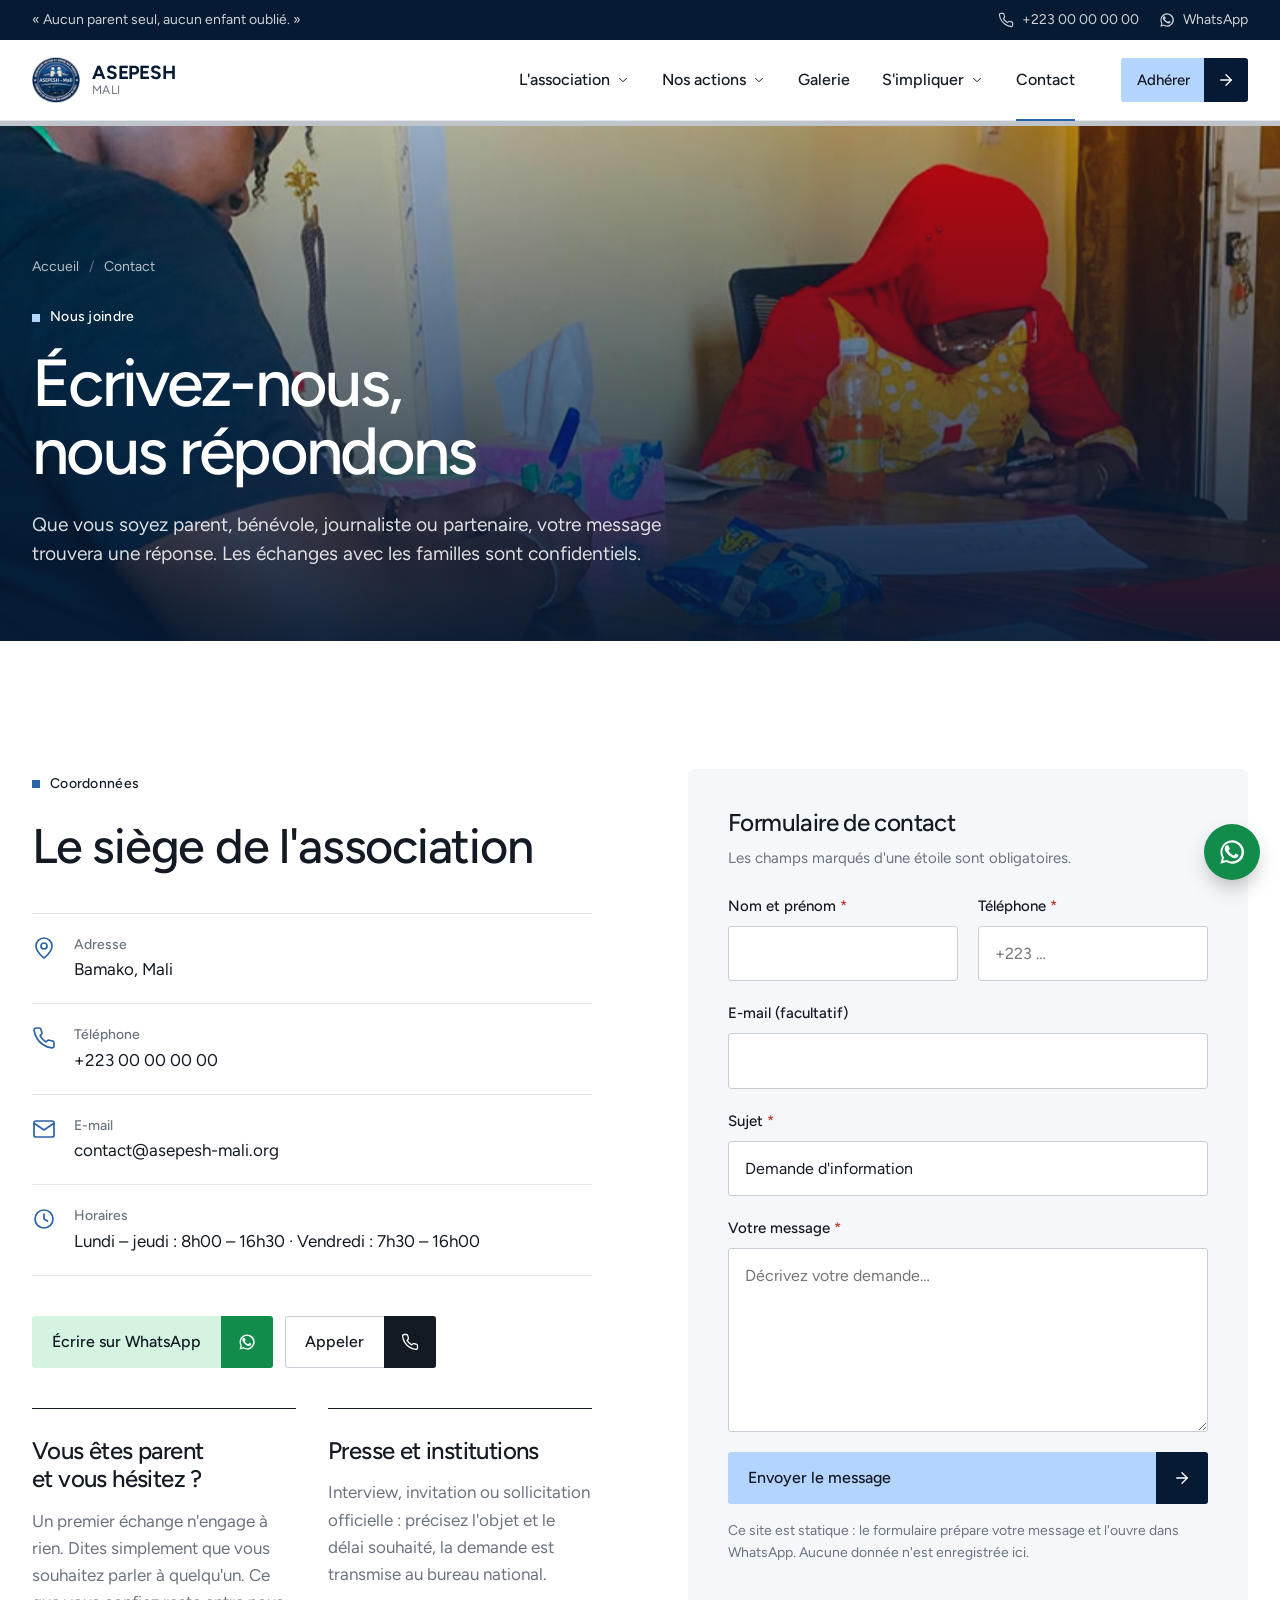
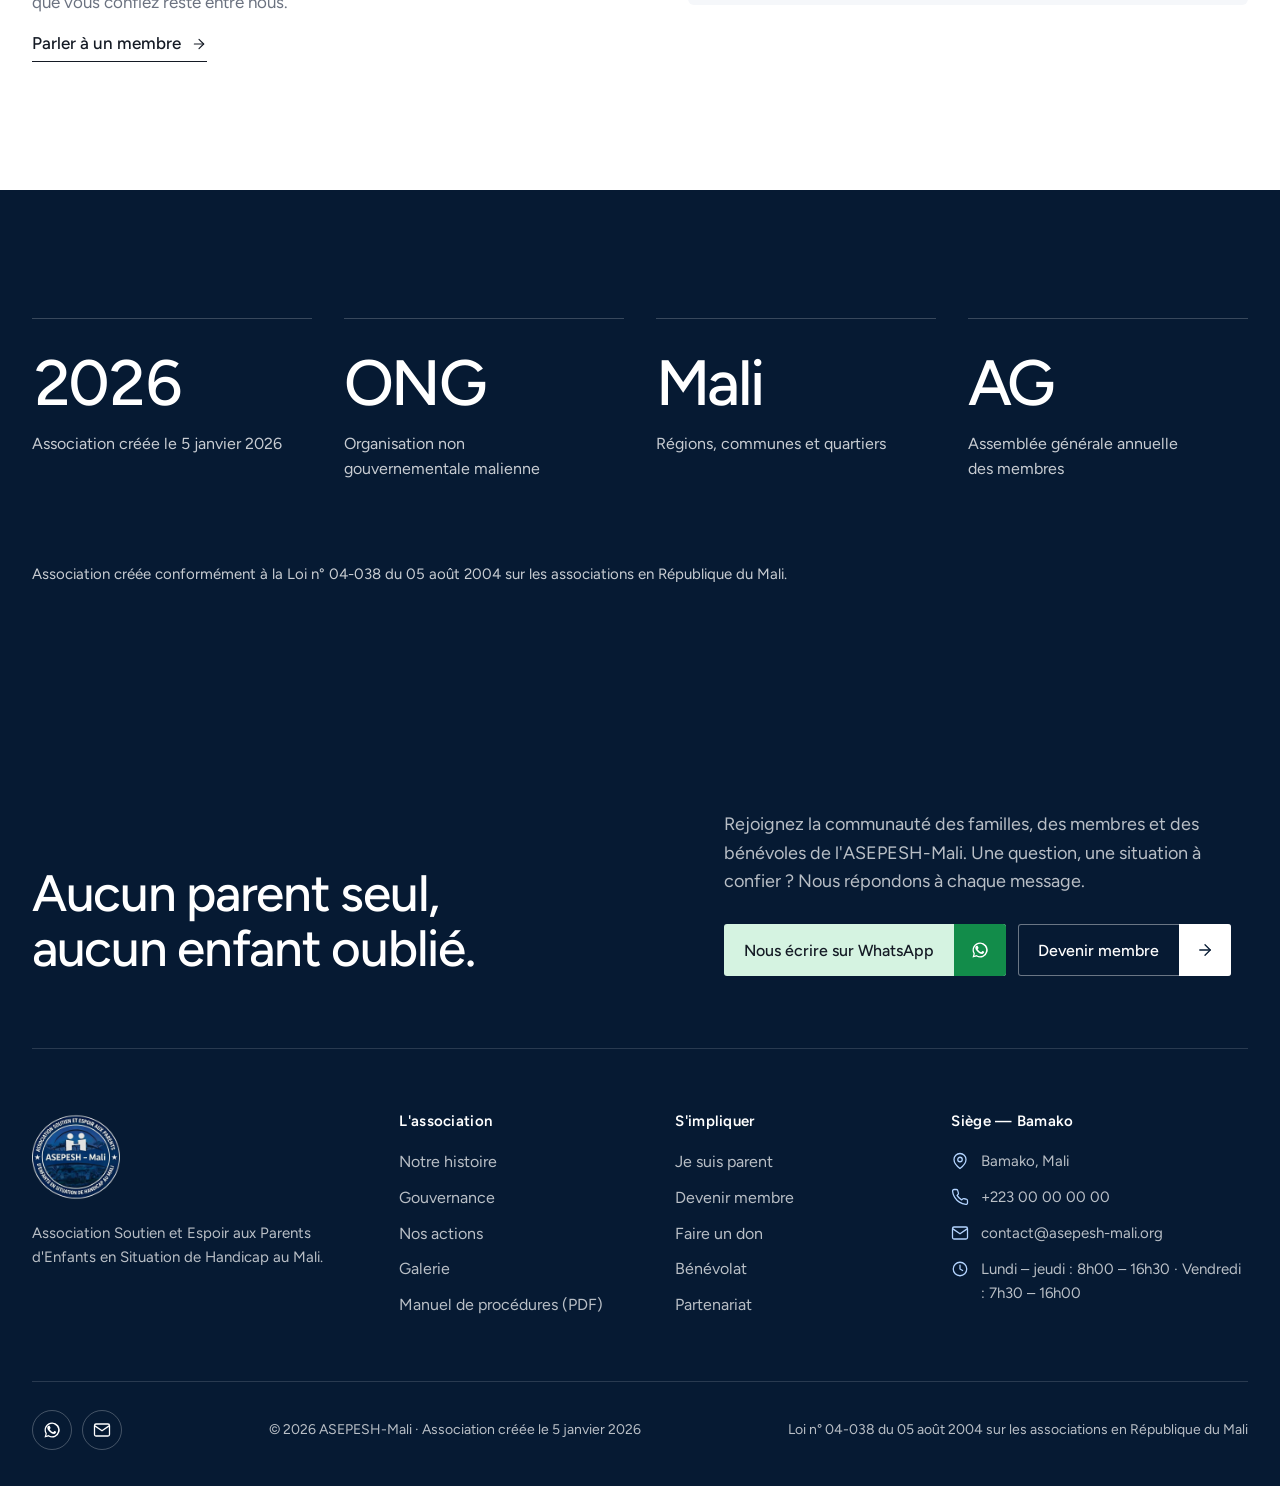
==== contact.html @ a263fb2a "Site ASEPESH-Mali : refonte inspirée de higherlifefoundation.org Mise en page éditoriale claire (ban" ====
<!DOCTYPE html>
<html lang="fr">
<head>
<meta charset="utf-8">
<meta name="viewport" content="width=device-width, initial-scale=1">
<title>Contact — ASEPESH-Mali</title>
<meta name="description" content="Contacter l'ASEPESH-Mali : téléphone, WhatsApp, e-mail et formulaire. Les échanges avec les familles sont confidentiels.">
<meta name="theme-color" content="#061A33">
<link rel="icon" href="assets/logo/favicon.ico" sizes="any">
<link rel="icon" href="assets/logo/favicon-64.png" type="image/png">
<link rel="apple-touch-icon" href="assets/logo/apple-touch-icon.png">
<link rel="preconnect" href="https://fonts.googleapis.com">
<link rel="preconnect" href="https://fonts.gstatic.com" crossorigin>
<link href="https://fonts.googleapis.com/css2?family=Figtree:wght@400;500;600;700&display=swap" rel="stylesheet">
<link rel="stylesheet" href="css/style.css">
</head>

<body data-page="contact" data-base="" data-wa="general">
<a class="skip-link" href="#contenu">Aller au contenu</a>
<header class="site-header" id="siteHeader"></header>

<main id="contenu">

  <section class="page-hero on-dark">
    <div class="hero-media"><img src="assets/img/photo-06.jpg" alt="" data-parallax style="object-position:center 40%"></div>
    <div class="container">
      <nav class="crumb" aria-label="Fil d'Ariane">
        <a href="index.html">Accueil</a><i>/</i><span>Contact</span>
      </nav>
      <span class="tag">Nous joindre</span>
      <h1>Écrivez-nous, nous répondons</h1>
      <p class="lead">
        Que vous soyez parent, bénévole, journaliste ou partenaire, votre message trouvera une
        réponse. Les échanges avec les familles sont confidentiels.
      </p>
    </div>
  </section>

  <section class="section">
    <div class="container split">

      <!-- Coordonnées -->
      <div>
        <span class="tag">Coordonnées</span>
        <h2 class="mt-3">Le siège de l'association</h2>

        <ul class="contact-list mt-4">
          <li><span data-icon="pin"></span><span><b>Adresse</b><span data-cfg="adresse">Bamako, Mali</span></span></li>
          <li><span data-icon="phone"></span><span><b>Téléphone</b><a data-tel href="#"><span data-cfg="tel">+223 00 00 00 00</span></a></span></li>
          <li><span data-icon="mail"></span><span><b>E-mail</b><a data-mail href="#"><span data-cfg="email">contact@asepesh-mali.org</span></a></span></li>
          <li><span data-icon="clock"></span><span><b>Horaires</b><span data-cfg="horaires">Lundi – jeudi : 8h00 – 16h30 · Vendredi : 7h30 – 16h00</span></span></li>
        </ul>
        <div class="btn-row mt-4">
          <a class="btn btn--wa" data-btn-icon="whatsapp" data-wa-link="general" href="#">Écrire sur WhatsApp</a>
          <a class="btn btn--line" data-btn-icon="phone" data-tel href="#">Appeler</a>
        </div>

        <div class="grid grid-2 mt-4">
          <div class="card">
            <h3>Vous êtes parent et vous hésitez ?</h3>
            <p>
              Un premier échange n'engage à rien. Dites simplement que vous souhaitez parler à
              quelqu'un. Ce que vous confiez reste entre nous.
            </p>
            <a class="more" data-wa-link="ecoute" href="#">Parler à un membre</a>
          </div>
          <div class="card">
            <h3>Presse et institutions</h3>
            <p>
              Interview, invitation ou sollicitation officielle : précisez l'objet et le délai
              souhaité, la demande est transmise au bureau national.
            </p>
          </div>
        </div>
      </div>

      <!-- Formulaire -->
      <div class="panel">
        <h3>Formulaire de contact</h3>
        <p class="small muted mt-1">Les champs marqués d'une étoile sont obligatoires.</p>

        <form data-form="Message depuis le site" data-envoi="whatsapp" class="mt-3">
          <div class="form-grid">
            <div class="field">
              <label for="ct-nom">Nom et prénom <span class="req">*</span></label>
              <input class="input" type="text" id="ct-nom" name="nom" required autocomplete="name">
              <span class="field-error">Merci d'indiquer votre nom.</span>
            </div>
            <div class="field">
              <label for="ct-tel">Téléphone <span class="req">*</span></label>
              <input class="input" type="tel" id="ct-tel" name="tel" required autocomplete="tel" placeholder="+223 …">
              <span class="field-error">Merci d'indiquer un numéro joignable.</span>
            </div>
            <div class="field field-full">
              <label for="ct-email">E-mail (facultatif)</label>
              <input class="input" type="email" id="ct-email" name="email" autocomplete="email">
              <span class="field-error">Cette adresse e-mail semble incorrecte.</span>
            </div>
            <div class="field field-full">
              <label for="sujet">Sujet <span class="req">*</span></label>
              <input class="input" type="text" id="sujet" name="sujet" required value="Demande d'information">
              <span class="field-error">Merci de préciser l'objet de votre message.</span>
            </div>
            <div class="field field-full">
              <label for="ct-msg">Votre message <span class="req">*</span></label>
              <textarea class="input" id="ct-msg" name="message" rows="6" required placeholder="Décrivez votre demande…"></textarea>
              <span class="field-error">Merci d'écrire votre message.</span>
            </div>
          </div>

          <button class="btn btn--block" type="submit">Envoyer le message</button>
          <p class="form-note">
            Ce site est statique : le formulaire prépare votre message et l'ouvre dans WhatsApp.
            Aucune donnée n'est enregistrée ici.
          </p>
          <p class="form-ok">Merci ! Votre message est prêt : il ne reste qu'à l'envoyer depuis WhatsApp.</p>
        </form>
      </div>

    </div>
  </section>

  <!-- ============ REPÈRES ============ -->
  <section class="section section--navy">
    <div class="container">
      <div class="stats">
        <div class="stat"><span class="stat-num">2026</span><p>Association créée le <span data-cfg="creation">5 janvier 2026</span></p></div>
        <div class="stat"><span class="stat-num">ONG</span><p>Organisation non gouvernementale malienne</p></div>
        <div class="stat"><span class="stat-num">Mali</span><p>Régions, communes et quartiers</p></div>
        <div class="stat"><span class="stat-num">AG</span><p>Assemblée générale annuelle des membres</p></div>
      </div>
      <p class="mt-4 small">
        Association créée conformément à la <span data-cfg="recepisse">loi n° 04-038 du 05 août 2004 sur les associations en République du Mali</span>.
      </p>
    </div>
  </section>

</main>

<footer class="site-footer" id="siteFooter"></footer>

<script src="js/config.js"></script>
<script src="js/ui.js"></script>
</body>
</html>
---- css/style.css ----
/* =========================================================
   ASEPESH-Mali — Site public
   Association Soutien et Espoir aux Parents d'Enfants
   en Situation de Handicap au Mali.

   Grammaire éditoriale inspirée de higherlifefoundation.org :
   fond blanc, texte quasi noir, filets gris clairs, grands
   titres serrés, boutons à pastille qui s'étend au survol,
   méga-menus à vignette, bloc d'actions collant, bandeau de
   chiffres. Couleurs reprises du médaillon du logo : bleu
   nuit, bleu de l'anneau, argent du lettrage.
   ========================================================= */

/* ---------- 1. Jetons ---------- */
:root {
  /* Couleurs du logo */
  --navy:      #061A33;   /* fond du médaillon */
  --navy-2:    #0A2E59;   /* bleu intermédiaire du médaillon */
  --blue:      #2B63A8;   /* anneau, assombri pour le texte sur blanc (5,9:1) */
  --sky:       #B3D4FF;   /* anneau, éclairci : remplissage des boutons */
  --sky-soft:  #E7F0FC;   /* fonds teintés */
  --silver:    #BCC3CA;   /* étoiles et lettrage */

  /* Neutres */
  --ink:       #141A24;
  --ink-2:     #3D4654;
  --grey:      #6B7280;   /* texte secondaire (4,8:1 sur blanc) */
  --line:      #E3E6EA;
  --line-2:    #C9CED5;
  --paper:     #FFFFFF;
  --paper-2:   #F5F7FA;

  --wa:        #128C4A;
  --wa-soft:   #D5F3E1;
  --err:       #C2362B;

  --r:   3px;
  --r-lg: 6px;
  --ease: cubic-bezier(.65, 0, .25, 1);
  --container: 1320px;
  --gutter: 32px;
  --header-h: 80px;

  --ff: "Figtree", -apple-system, BlinkMacSystemFont, "Segoe UI", system-ui, sans-serif;
}

/* ---------- 2. Base ---------- */
*, *::before, *::after { box-sizing: border-box; }
* { margin: 0; }

html { -webkit-text-size-adjust: 100%; scroll-behavior: smooth; scroll-padding-top: 110px; }

body {
  font-family: var(--ff);
  font-size: 17px;
  line-height: 1.6;
  color: var(--ink-2);
  background: var(--paper);
  -webkit-font-smoothing: antialiased;
  -moz-osx-font-smoothing: grayscale;
  overflow-x: hidden;
}

img, svg { display: block; max-width: 100%; }
a { color: inherit; text-decoration: none; }
button { font: inherit; color: inherit; background: none; border: 0; cursor: pointer; padding: 0; }
ul, ol { padding: 0; list-style: none; }
strong, b { font-weight: 600; color: var(--ink); }

h1, h2, h3, h4 {
  font-weight: 500;
  color: var(--ink);
  line-height: 1.08;
  letter-spacing: -.025em;
  text-wrap: balance;
}
h1 { font-size: clamp(42px, 6vw, 84px); letter-spacing: -.04em; line-height: 1.02; }
h2 { font-size: clamp(32px, 3.8vw, 52px); }
h3 { font-size: clamp(22px, 1.9vw, 28px); line-height: 1.18; }
h4 { font-size: 18px; letter-spacing: -.01em; }
p  { text-wrap: pretty; }

:focus-visible { outline: 2px solid var(--blue); outline-offset: 3px; }

.skip-link {
  position: absolute; left: 16px; top: -60px; z-index: 200;
  background: var(--navy); color: #fff; padding: 10px 16px; border-radius: var(--r);
}
.skip-link:focus { top: 12px; }

.container { width: 100%; max-width: var(--container); margin: 0 auto; padding: 0 var(--gutter); }

.section    { padding: 128px 0; }
.section-sm { padding: 72px 0; }
.section:not([class*="section--"]) + .section:not([class*="section--"]) { padding-top: 0; }
.section--tint { background: var(--paper-2); }
.section--sky  { background: var(--sky-soft); }
.section--navy { background: var(--navy); color: rgba(255,255,255,.78); }
.section--navy h2, .section--navy h3, .section--navy h4, .section--navy strong { color: #fff; }

.mt-1 { margin-top: 8px; }  .mt-2 { margin-top: 16px; }
.mt-3 { margin-top: 24px; } .mt-4 { margin-top: 40px; }
.small { font-size: 15px; }
.muted { color: var(--grey); }
.center { text-align: center; }

/* ---------- 3. Étiquettes, titres de section ---------- */
.tag {
  display: inline-flex; align-items: center; gap: 10px;
  font-size: 14px; font-weight: 500; letter-spacing: .02em;
  color: var(--ink);
}
.tag::before { content: ""; width: 8px; height: 8px; background: var(--blue); }
.section--navy .tag, .on-dark .tag { color: #fff; }
.section--navy .tag::before, .on-dark .tag::before { background: var(--sky); }

.head { display: grid; gap: 20px; max-width: 760px; margin-bottom: 64px; }
.head p { font-size: 19px; color: var(--grey); }
.section--navy .head p { color: rgba(255,255,255,.72); }
.head.center { margin-left: auto; margin-right: auto; justify-items: center; }
.tag-center { display: flex; justify-content: center; margin-bottom: 32px; }

.head-row {
  display: flex; align-items: flex-end; justify-content: space-between;
  gap: 32px; margin-bottom: 56px; flex-wrap: wrap;
}
.head-row .head { margin-bottom: 0; }

.lead { font-size: clamp(18px, 1.5vw, 21px); line-height: 1.55; }

/* ---------- 4. Boutons et liens ---------- */
/* Pastille sombre à droite qui recouvre tout le bouton au survol. */
.btn {
  --fill: var(--sky);
  --box: var(--navy);
  --txt: var(--ink);
  position: relative; isolation: isolate; overflow: hidden;
  display: inline-flex; align-items: center; gap: 20px;
  min-height: 52px; padding-left: 20px;
  background: var(--fill); color: var(--txt);
  font-size: 16px; font-weight: 500; line-height: 1.2;
  border-radius: var(--r);
  transition: color .45s var(--ease);
  white-space: nowrap;
}
.btn::before {
  content: ""; position: absolute; z-index: -1;
  top: 0; right: 0; bottom: 0; width: 52px;
  background: var(--box);
  transition: width .5s var(--ease);
}
.btn .ico {
  display: grid; place-items: center;
  width: 52px; height: 52px; flex: none;
  color: #fff;
}
.btn .ico svg { width: 18px; height: 18px; transition: transform .45s var(--ease); }
.btn:hover, .btn:focus-visible { color: #fff; }
.btn:hover::before, .btn:focus-visible::before { width: 100%; }
.btn:hover .ico svg { transform: translateX(3px); }

.btn--light { --fill: #fff; --box: var(--blue); }
.btn--wa    { --fill: var(--wa-soft); --box: var(--wa); }
.btn--line  { --fill: transparent; --box: var(--ink); box-shadow: inset 0 0 0 1px var(--line-2); }
.on-dark .btn--line, .section--navy .btn--line { --txt: #fff; --box: #fff; box-shadow: inset 0 0 0 1px rgba(255,255,255,.4); }
.on-dark .btn--line .ico, .section--navy .btn--line .ico { color: var(--navy); }
.on-dark .btn--line:hover, .section--navy .btn--line:hover { color: var(--navy); }
.btn--sm { min-height: 44px; padding-left: 16px; gap: 14px; font-size: 15px; }
.btn--sm::before, .btn--sm .ico { width: 44px; }
.btn--sm .ico { height: 44px; }
.btn--block { display: flex; width: 100%; justify-content: space-between; }

.btn-row { display: flex; flex-wrap: wrap; gap: 12px; }
.btn-row .more { align-self: center; margin-left: 12px; }

.more {
  display: inline-flex; align-items: center; gap: 10px;
  font-weight: 500; color: var(--ink);
  border-bottom: 1px solid currentColor; padding-bottom: 3px;
  transition: gap .3s var(--ease), color .3s;
}
.more svg { width: 16px; height: 16px; }
.more:hover { gap: 16px; color: var(--blue); }
.section--navy .more, .on-dark .more { color: #fff; }
.section--navy .more:hover, .on-dark .more:hover { color: var(--sky); }

/* ---------- 5. Bandeau supérieur et en-tête ---------- */
.topbar { background: var(--navy); color: rgba(255,255,255,.8); font-size: 14px; }
.topbar .container { display: flex; align-items: center; justify-content: space-between; gap: 16px; min-height: 40px; }
.topbar-links { display: flex; align-items: center; gap: 20px; }
.topbar-links a { display: inline-flex; align-items: center; gap: 8px; transition: color .2s; }
.topbar-links a:hover { color: #fff; }
.topbar svg { width: 16px; height: 16px; }

.site-header {
  position: sticky; top: 0; z-index: 90;
  background: var(--paper);
  border-bottom: 1px solid var(--line);
}
.nav-wrap { display: flex; align-items: center; gap: 32px; height: var(--header-h); }

.brand { display: flex; align-items: center; gap: 12px; flex: none; }
.brand img { width: 48px; height: 48px; }
.brand-txt { display: grid; line-height: 1.1; }
.brand-txt b { font-size: 19px; font-weight: 700; letter-spacing: -.01em; color: var(--navy); }
.brand-txt span { font-size: 12px; color: var(--grey); letter-spacing: .04em; }

.nav { margin-left: auto; }
.nav-list { display: flex; align-items: center; gap: 4px; }
.nav-link {
  display: inline-flex; align-items: center; gap: 6px;
  height: var(--header-h); padding: 0 14px;
  font-size: 16px; font-weight: 500; color: var(--ink);
  position: relative;
}
.nav-link::after {
  content: ""; position: absolute; left: 14px; right: 14px; bottom: -1px; height: 2px;
  background: var(--blue); transform: scaleX(0); transform-origin: left;
  transition: transform .35s var(--ease);
}
.nav-link:hover::after, .nav-link.is-active::after,
.nav-item.is-open > .nav-link::after { transform: scaleX(1); }
.nav-link svg { width: 14px; height: 14px; transition: transform .3s; }
.nav-item.is-open > .nav-link svg { transform: rotate(180deg); }

/* Méga-menu : liens à gauche, vignette à droite */
.mega {
  position: absolute; left: 0; right: 0; top: 100%;
  background: var(--paper); border-bottom: 1px solid var(--line);
  box-shadow: 0 24px 40px -24px rgba(6, 26, 51, .25);
  opacity: 0; visibility: hidden; transform: translateY(-8px);
  transition: opacity .3s, transform .3s var(--ease), visibility 0s .3s;
}
.nav-item.is-open .mega { opacity: 1; visibility: visible; transform: none; transition-delay: 0s; }
.mega-inner {
  display: grid; grid-template-columns: 280px 1fr 380px; gap: 48px;
  padding-top: 48px; padding-bottom: 56px;
}
.mega-intro h3 { font-size: 30px; }
.mega-intro p { margin-top: 12px; color: var(--grey); font-size: 16px; }
.mega-links { display: grid; align-content: start; border-top: 1px solid var(--line); }
.mega-links a {
  display: flex; justify-content: space-between; align-items: center;
  padding: 16px 0; border-bottom: 1px solid var(--line);
  font-size: 20px; color: var(--ink); letter-spacing: -.01em;
  transition: padding .35s var(--ease), color .2s;
}
.mega-links a svg { width: 18px; height: 18px; opacity: 0; transform: translateX(-8px); transition: .35s var(--ease); }
.mega-links a:hover { padding-left: 10px; color: var(--blue); }
.mega-links a:hover svg { opacity: 1; transform: none; }
.mega-media { border-radius: var(--r-lg); overflow: hidden; aspect-ratio: 4 / 3; }
.mega-media img { width: 100%; height: 100%; object-fit: cover; }

.nav-actions { display: flex; align-items: center; gap: 12px; }
.nav-toggle { display: none; width: 48px; height: 48px; place-items: center; margin-left: auto; color: var(--ink); }
.nav-toggle svg { width: 26px; height: 26px; }
.nav-cta-mobile { display: none; }

/* ---------- 6. Héro de l'accueil ---------- */
.hero {
  position: relative; isolation: isolate;
  min-height: calc(100svh - var(--header-h) - 40px);
  display: flex; flex-direction: column; justify-content: flex-end;
  color: #fff; overflow: hidden;
}
.hero-media { position: absolute; inset: 0; z-index: -2; }
.hero-media img { width: 100%; height: 115%; object-fit: cover; object-position: center 35%; }
.hero::before {
  content: ""; position: absolute; inset: 0; z-index: -1;
  background:
    linear-gradient(to top, rgba(6,26,51,.92) 0%, rgba(6,26,51,.55) 42%, rgba(6,26,51,.1) 75%),
    linear-gradient(to right, rgba(6,26,51,.45), transparent 60%);
}
.hero-body { padding-top: 120px; padding-bottom: 72px; }
.hero h1 { color: #fff; max-width: 13ch; }
.hero .lead { max-width: 560px; margin-top: 28px; color: rgba(255,255,255,.86); }
.hero .btn-row { margin-top: 40px; }

/* Les trois portes d'entrée, posées en bas du héro */
.hero-doors { border-top: 1px solid rgba(255,255,255,.22); background: rgba(6,26,51,.45); backdrop-filter: blur(8px); }
.hero-doors .container { display: grid; grid-template-columns: repeat(3, 1fr); }
.door {
  display: flex; align-items: center; justify-content: space-between; gap: 16px;
  padding: 26px 28px; border-left: 1px solid rgba(255,255,255,.22);
  transition: background .3s;
}
.door:first-child { border-left: 0; padding-left: 0; }
.door b { display: block; color: #fff; font-size: 18px; font-weight: 600; }
.door span span { font-size: 14px; color: rgba(255,255,255,.7); }
.door svg { width: 20px; height: 20px; flex: none; transition: transform .35s var(--ease); }
.door:hover svg { transform: translateX(6px); }
.door:hover b { color: var(--sky); }

/* ---------- 7. En-tête des pages intérieures ---------- */
.page-hero {
  position: relative; isolation: isolate; overflow: hidden;
  min-height: 520px; display: flex; align-items: flex-end;
  color: #fff;
}
.page-hero .hero-media img { height: 115%; }
.page-hero::before {
  content: ""; position: absolute; inset: 0; z-index: -1;
  background: linear-gradient(to top, rgba(6,26,51,.94) 0%, rgba(6,26,51,.6) 50%, rgba(6,26,51,.25) 100%);
}
.page-hero .container { padding-top: 120px; padding-bottom: 72px; }
.page-hero h1 { color: #fff; font-size: clamp(40px, 5.2vw, 72px); max-width: 16ch; margin-top: 20px; }
.page-hero .lead { color: rgba(255,255,255,.85); max-width: 640px; margin-top: 24px; }
.page-hero .btn-row { margin-top: 32px; }
.crumb { display: flex; gap: 10px; font-size: 14px; color: rgba(255,255,255,.7); margin-bottom: 24px; }
.crumb a:hover { color: #fff; }
.crumb i { font-style: normal; opacity: .5; }

/* ---------- 8. Mises en page ---------- */
.split { display: grid; grid-template-columns: 1fr 1fr; gap: 96px; align-items: start; }
.split--center { align-items: center; }
.split--wide  { grid-template-columns: 5fr 7fr; }
.split--media { align-items: center; }
.split > * { min-width: 0; }

.grid { display: grid; gap: 56px 32px; }
.grid-2 { grid-template-columns: repeat(2, 1fr); }
.grid-3 { grid-template-columns: repeat(3, 1fr); }
.grid-4 { grid-template-columns: repeat(4, 1fr); }

.prose > * + * { margin-top: 18px; }
.prose p { font-size: 18px; }

/* Photo avec légende */
.figure { margin: 0; }
.figure .frame { border-radius: var(--r-lg); overflow: hidden; aspect-ratio: 4 / 5; background: var(--paper-2); }
.figure--land .frame { aspect-ratio: 4 / 3; }
.figure img { width: 100%; height: 100%; object-fit: cover; transition: transform 1.2s var(--ease); }
.figure:hover img { transform: scale(1.03); }
.figure figcaption { margin-top: 14px; font-size: 14px; color: var(--grey); }

/* Point focal des photos recadrées : les visages sont dans le tiers haut */
.frame img, .axes-frame img, .axis-pic img, .feature-media img,
.tile img, .mega-media img, .gallery--row img { object-position: 50% 18%; }
img[src$="photo-09.jpg"], img[src$="photo-10.jpg"] { object-position: 50% 8%; }

/* ---------- 9. Accueil : présentation (deux portraits décalés) ---------- */
.about { display: grid; grid-template-columns: 1fr 1fr; gap: 96px; align-items: start; }
.about h2 { font-size: clamp(36px, 4.4vw, 60px); }
.about-pics { display: grid; grid-template-columns: 1fr 1fr; gap: 20px; }
.about-pics .figure:nth-child(2) { margin-top: 96px; }
.about-pics figcaption b { display: block; color: var(--ink); font-weight: 600; font-size: 16px; }

/* ---------- 10. Carrousel « À la une » ---------- */
.feature { display: grid; grid-template-columns: 1fr 1fr; gap: 0; background: var(--paper); border-radius: var(--r-lg); overflow: hidden; }
.feature-slides { position: relative; display: grid; }
.feature-slide {
  grid-area: 1 / 1; padding: 56px;
  display: flex; flex-direction: column; gap: 20px;
  opacity: 0; visibility: hidden; transform: translateY(12px);
  transition: opacity .6s, transform .6s var(--ease), visibility 0s .6s;
}
.feature-slide.is-on { opacity: 1; visibility: visible; transform: none; transition-delay: 0s; }
.feature-slide h3 { font-size: clamp(28px, 2.6vw, 38px); }
.feature-slide p { color: var(--grey); }
.feature-slide .btn-row { margin-top: auto; padding-top: 12px; }
.feature-media { position: relative; min-height: 520px; }
.feature-media img {
  position: absolute; inset: 0; width: 100%; height: 100%; object-fit: cover;
  opacity: 0; transform: scale(1.04);
  transition: opacity .8s, transform 1.4s var(--ease);
}
.feature-media img.is-on { opacity: 1; transform: none; }
.feature-ctrl {
  display: flex; align-items: center; gap: 20px; padding: 0 56px 48px;
}
.feature-count { font-size: 15px; font-variant-numeric: tabular-nums; color: var(--ink); }
.feature-count i { font-style: normal; color: var(--grey); }
.feature-bar { flex: 1; height: 2px; background: var(--line-2); position: relative; overflow: hidden; }
.feature-bar span { position: absolute; inset: 0; background: var(--navy); transform-origin: left; transform: scaleX(0); }
.feature-arrows { display: flex; gap: 8px; }
.round {
  width: 48px; height: 48px; display: grid; place-items: center;
  border: 1px solid var(--line-2); border-radius: 50%; color: var(--ink);
  transition: background .3s, color .3s, border-color .3s;
}
.round svg { width: 18px; height: 18px; }
.round:hover { background: var(--navy); color: #fff; border-color: var(--navy); }

/* ---------- 11. Déclaration centrée ---------- */
.statement {
  max-width: 1040px; margin: 0 auto; text-align: center;
  font-size: clamp(28px, 3.4vw, 48px); line-height: 1.18; letter-spacing: -.025em;
  color: var(--ink); font-weight: 500; text-wrap: balance;
}
.statement em { font-style: normal; color: var(--blue); }

/* ---------- 12. Ce que nous faisons : bloc collant ---------- */
.axes { display: grid; grid-template-columns: 1fr 1fr; gap: 96px; }
.axes-list { display: grid; }
.axis {
  min-height: 78vh; display: flex; flex-direction: column; justify-content: center; gap: 22px;
  padding: 48px 0; border-top: 1px solid var(--line);
}
.axis:first-child { border-top: 0; padding-top: 0; min-height: 60vh; justify-content: flex-start; }
.axis-num { font-size: 14px; color: var(--grey); font-variant-numeric: tabular-nums; }
.axis h3 { font-size: clamp(30px, 3vw, 44px); line-height: 1.08; }
.axis p { font-size: 18px; color: var(--grey); max-width: 520px; }
.axis .more { align-self: flex-start; }
.axis .axis-pic { display: none; }

.axes-stick { position: sticky; top: calc(var(--header-h) + 32px); height: calc(100vh - var(--header-h) - 64px); min-height: 520px; max-height: 760px; display: flex; flex-direction: column; gap: 20px; }
.axes-frame { position: relative; flex: 1; border-radius: var(--r-lg); overflow: hidden; background: var(--paper-2); }
.axes-frame img {
  position: absolute; inset: 0; width: 100%; height: 100%; object-fit: cover;
  opacity: 0; transform: scale(1.06);
  transition: opacity .7s, transform 1.4s var(--ease);
}
.axes-frame img.is-on { opacity: 1; transform: none; }
.axes-nav { display: grid; grid-template-columns: repeat(4, 1fr); gap: 12px; }
.axes-nav a { display: grid; gap: 10px; font-size: 14px; color: var(--grey); transition: color .3s; }
.axes-nav a::before { content: ""; height: 2px; background: var(--line-2); }
.axes-nav a.is-on { color: var(--ink); }
.axes-nav a.is-on::before { background: var(--navy); }
.axes-nav a.is-done::before { background: var(--silver); }

/* Tuiles d'images légendées */
.tiles { display: grid; grid-template-columns: repeat(4, 1fr); gap: 16px; margin-top: 96px; }
.tile {
  position: relative; overflow: hidden; border-radius: var(--r-lg);
  aspect-ratio: 3 / 4; color: #fff; display: flex; align-items: flex-end;
}
.tile img { position: absolute; inset: 0; width: 100%; height: 100%; object-fit: cover; transition: transform 1.2s var(--ease); }
.tile::before { content: ""; position: absolute; inset: 0; z-index: 1; background: linear-gradient(to top, rgba(6,26,51,.88), rgba(6,26,51,0) 55%); }
.tile span {
  position: relative; z-index: 2; padding: 22px;
  display: flex; justify-content: space-between; align-items: center; width: 100%;
  font-size: 19px; font-weight: 500; letter-spacing: -.01em;
}
.tile svg { width: 18px; height: 18px; transition: transform .35s var(--ease); }
.tile:hover img { transform: scale(1.06); }
.tile:hover svg { transform: translateX(5px); }

/* ---------- 13. Chiffres ---------- */
.stats { display: grid; grid-template-columns: repeat(4, 1fr); gap: 0 32px; }
.stat { padding: 32px 0 40px; border-top: 1px solid rgba(255,255,255,.2); }
.section:not(.section--navy) .stat { border-top-color: var(--line-2); }
.stat-num {
  display: block; font-size: clamp(48px, 5vw, 76px); font-weight: 500;
  line-height: 1; letter-spacing: -.04em; color: #fff; font-variant-numeric: tabular-nums;
}
.section:not(.section--navy) .stat-num { color: var(--navy); }
.stat-num sup { font-size: .45em; color: var(--sky); vertical-align: top; margin-left: 4px; }
.stat p { margin-top: 16px; font-size: 16px; max-width: 26ch; }

/* ---------- 14. Où nous agissons ---------- */
.places { border-top: 1px solid var(--line-2); }
.place { padding: 22px 0 0; border-bottom: 1px solid var(--line-2); cursor: default; }
.place-row { display: flex; justify-content: space-between; align-items: baseline; gap: 20px; padding-bottom: 20px; }
.place h4 { font-size: 24px; font-weight: 500; }
.place p { font-size: 15px; color: var(--grey); text-align: right; }
.place-bar { height: 2px; background: transparent; position: relative; top: 1px; }
.place-bar span { position: absolute; inset: 0; background: var(--navy); transform: scaleX(0); transform-origin: left; }
.place.is-on h4 { color: var(--blue); }
.place.is-on .place-bar span { animation: fill var(--dur, 3.5s) linear forwards; }
@keyframes fill { to { transform: scaleX(1); } }

/* ---------- 15. Appel à collaborer ---------- */
.join {
  display: grid; grid-template-columns: 1.1fr 1fr; gap: 64px; align-items: end;
  background: var(--sky-soft); border-radius: var(--r-lg); padding: 72px;
}
.join h2 { font-size: clamp(36px, 4.4vw, 64px); }
.join p { font-size: 19px; }
.join .btn-row { margin-top: 32px; }

/* ---------- 16. Listes, cartes, lignes clé/valeur ---------- */
.ticks { display: grid; border-top: 1px solid var(--line); }
.ticks li {
  position: relative; padding: 14px 0 14px 32px;
  border-bottom: 1px solid var(--line); color: var(--ink-2);
}
.ticks li::before {
  content: ""; position: absolute; left: 2px; top: 23px;
  width: 12px; height: 7px; border-left: 2px solid var(--blue); border-bottom: 2px solid var(--blue);
  transform: rotate(-45deg);
}
.section--navy .ticks, .section--navy .ticks li { border-color: rgba(255,255,255,.16); color: rgba(255,255,255,.82); }
.section--navy .ticks li::before { border-color: var(--sky); }
.ticks--dark, .ticks--dark li { border-color: rgba(255,255,255,.16); color: rgba(255,255,255,.85); }
.ticks--dark li::before { border-color: var(--sky); }

/* Carte éditoriale : filet en tête, pas de boîte */
.card { display: flex; flex-direction: column; gap: 14px; padding-top: 28px; border-top: 1px solid var(--ink); }
.card .ico-line { width: 40px; height: 40px; color: var(--blue); }
.card .ico-line svg { width: 32px; height: 32px; }
.card h3 { font-size: 24px; }
.card p { color: var(--grey); }
.card .more { margin-top: auto; align-self: flex-start; }
.section--navy .card { border-top-color: rgba(255,255,255,.5); }
.section--navy .card p { color: rgba(255,255,255,.72); }
.section--navy .card .ico-line { color: var(--sky); }

.panel { background: var(--paper-2); border-radius: var(--r-lg); padding: 40px; }
.section--tint .panel, .section--sky .panel { background: var(--paper); }
.panel--sky { background: var(--sky-soft); }
.panel--navy { background: var(--navy); color: rgba(255,255,255,.78); }
.panel--navy h3 { color: #fff; }
.panel.split { gap: 48px; }
.narrow { max-width: 720px; }

.rows { display: grid; border-top: 1px solid var(--line); }
.rows > div { display: flex; justify-content: space-between; gap: 24px; padding: 14px 0; border-bottom: 1px solid var(--line); font-size: 16px; }
.rows .k { color: var(--grey); }
.rows .v { color: var(--ink); font-weight: 500; text-align: right; }

/* Liste numérotée */
.numbered { border-top: 1px solid var(--line-2); }
.numbered li { display: grid; grid-template-columns: 120px 1fr; gap: 24px; padding: 40px 0; border-bottom: 1px solid var(--line-2); }
.numbered .num { font-size: 15px; color: var(--grey); padding-top: 8px; }
.numbered p { margin-top: 12px; color: var(--grey); max-width: 680px; }
.numbered--dark, .numbered--dark li { border-color: rgba(255,255,255,.18); }
.numbered--dark .num, .numbered--dark p { color: rgba(255,255,255,.68); }

/* Accordéon */
.acc { border-bottom: 1px solid var(--line-2); }
.acc:first-of-type { border-top: 1px solid var(--line-2); }
.acc summary {
  list-style: none; cursor: pointer;
  display: flex; justify-content: space-between; align-items: center; gap: 24px;
  padding: 28px 0; font-size: clamp(20px, 1.8vw, 26px); font-weight: 500; color: var(--ink); letter-spacing: -.015em;
}
.acc summary::-webkit-details-marker { display: none; }
.acc summary::after {
  content: ""; flex: none; width: 40px; height: 40px; border-radius: 50%;
  border: 1px solid var(--line-2);
  background:
    linear-gradient(var(--ink), var(--ink)) center / 14px 1.5px no-repeat,
    linear-gradient(var(--ink), var(--ink)) center / 1.5px 14px no-repeat;
  transition: transform .35s var(--ease), background-color .3s;
}
.acc[open] summary::after { transform: rotate(45deg); }
.acc summary:hover { color: var(--blue); }
.acc-body { padding: 0 0 32px; max-width: 760px; }
.acc-body > * + * { margin-top: 14px; }
.acc-body ul { display: grid; gap: 8px; }
.acc-body li { padding-left: 20px; position: relative; }
.acc-body li::before { content: ""; position: absolute; left: 0; top: .7em; width: 8px; height: 2px; background: var(--blue); }

/* ---------- 17. Organigramme ---------- */
.org { display: grid; justify-items: center; }
.org-level { display: grid; gap: 16px; width: 100%; }
.org-level.is-3 { grid-template-columns: repeat(3, 1fr); }
.org-node {
  background: var(--paper); border: 1px solid var(--line-2); border-radius: var(--r-lg);
  padding: 22px 24px; width: 100%;
}
.org-node h4 { font-size: 18px; font-weight: 600; }
.org-node p { font-size: 14px; color: var(--grey); margin-top: 6px; }
.org-node--top { max-width: 420px; text-align: center; background: var(--navy); border-color: var(--navy); }
.org-node--top h4 { color: #fff; }
.org-node--top p { color: rgba(255,255,255,.7); }
.org-node--exec { border-color: var(--blue); box-shadow: inset 0 3px 0 var(--blue); }
.org-node.text-center { max-width: 560px; text-align: center; }
.org-link { width: 1px; height: 36px; background: var(--line-2); }

/* ---------- 18. Portes d'entrée (pages intérieures) ---------- */
.doors { display: grid; grid-template-columns: repeat(3, 1fr); border-top: 1px solid var(--line-2); border-bottom: 1px solid var(--line-2); }
.doors a {
  display: flex; gap: 18px; align-items: flex-start; padding: 32px 28px;
  border-left: 1px solid var(--line-2); transition: background .3s;
}
.doors a:first-child { border-left: 0; }
.doors a:hover { background: var(--sky-soft); }
.doors .d-ico { width: 28px; height: 28px; color: var(--blue); flex: none; }
.doors b { display: block; font-size: 20px; font-weight: 500; letter-spacing: -.01em; }
.doors span span { font-size: 15px; color: var(--grey); }

/* ---------- 19. Galerie et visionneuse ---------- */
.gallery { columns: 3; column-gap: 20px; }
.gal-item {
  break-inside: avoid; margin: 0 0 20px; cursor: zoom-in;
  position: relative; border-radius: var(--r-lg); overflow: hidden; background: var(--paper-2);
}
.gal-item img { width: 100%; height: auto; transition: transform 1.2s var(--ease); }
.gal-item figcaption {
  position: absolute; left: 0; right: 0; bottom: 0; padding: 40px 20px 18px;
  color: #fff; font-size: 15px; font-weight: 500;
  background: linear-gradient(to top, rgba(6,26,51,.85), transparent);
  opacity: 0; transform: translateY(8px); transition: .4s var(--ease);
}
.gal-item:hover img { transform: scale(1.04); }
.gal-item:hover figcaption, .gal-item:focus-visible figcaption { opacity: 1; transform: none; }
.gallery--row { columns: auto; display: grid; grid-template-columns: repeat(3, 1fr); gap: 20px; }
.gallery--row .gal-item { margin: 0; aspect-ratio: 4 / 5; }
.gallery--row .gal-item img { height: 100%; object-fit: cover; }

.lightbox {
  position: fixed; inset: 0; z-index: 150; background: rgba(6, 18, 34, .95);
  display: grid; place-items: center; padding: 64px 80px;
  opacity: 0; visibility: hidden; transition: opacity .3s, visibility 0s .3s;
}
.lightbox.is-open { opacity: 1; visibility: visible; transition-delay: 0s; }
.lightbox figure { margin: 0; display: grid; gap: 16px; justify-items: center; max-height: 100%; }
.lightbox img { max-height: calc(100vh - 160px); width: auto; border-radius: var(--r); }
.lightbox figcaption { color: rgba(255,255,255,.85); font-size: 15px; text-align: center; max-width: 640px; }
.lb-btn {
  position: absolute; width: 52px; height: 52px; border-radius: 50%;
  display: grid; place-items: center; color: #fff; border: 1px solid rgba(255,255,255,.3);
  transition: background .3s;
}
.lb-btn:hover { background: rgba(255,255,255,.12); }
.lb-btn svg { width: 22px; height: 22px; }
.lb-close { top: 20px; right: 20px; }
.lb-prev { left: 16px; top: 50%; transform: translateY(-50%); }
.lb-next { right: 16px; top: 50%; transform: translateY(-50%); }

/* ---------- 20. Formulaires ---------- */
.form-grid { display: grid; grid-template-columns: 1fr 1fr; gap: 0 20px; }
.field { display: grid; gap: 8px; margin-bottom: 20px; }
.field-full { grid-column: 1 / -1; }
.field label, .field-label { font-size: 15px; font-weight: 500; color: var(--ink); }
.req { color: var(--err); }
.input {
  width: 100%; font: inherit; font-size: 16px; color: var(--ink);
  background: var(--paper); border: 1px solid var(--line-2); border-radius: var(--r);
  padding: 14px 16px; transition: border-color .2s, box-shadow .2s;
}
.input:focus { outline: none; border-color: var(--blue); box-shadow: 0 0 0 3px rgba(43, 99, 168, .18); }
textarea.input { resize: vertical; min-height: 120px; }
select.input { appearance: none; background-image: linear-gradient(45deg, transparent 50%, var(--ink) 50%), linear-gradient(135deg, var(--ink) 50%, transparent 50%); background-position: calc(100% - 22px) 52%, calc(100% - 16px) 52%; background-size: 6px 6px; background-repeat: no-repeat; padding-right: 44px; }
.field-error { display: none; font-size: 14px; color: var(--err); }
.has-error .input { border-color: var(--err); }
.has-error .field-error { display: block; }
.choice-grid { display: grid; grid-template-columns: 1fr 1fr; gap: 10px; }
.choice {
  display: flex; align-items: center; gap: 10px; cursor: pointer;
  border: 1px solid var(--line-2); border-radius: var(--r); padding: 12px 14px; font-size: 15px;
  background: var(--paper); transition: border-color .2s, background .2s;
}
.choice:has(input:checked) { border-color: var(--blue); background: var(--sky-soft); }
.choice input { accent-color: var(--blue); width: 16px; height: 16px; }
.form-note { font-size: 14px; color: var(--grey); margin-top: 16px; }
.form-ok { display: none; margin-top: 16px; padding: 14px 16px; border-radius: var(--r); background: var(--wa-soft); color: #0B5A30; font-size: 15px; }
.form-ok.is-on { display: block; }

.contact-list { display: grid; border-top: 1px solid var(--line); }
.contact-list li { display: flex; gap: 18px; padding: 20px 0; border-bottom: 1px solid var(--line); }
.contact-list [data-icon] { width: 24px; height: 24px; color: var(--blue); flex: none; margin-top: 2px; }
.contact-list b { display: block; font-size: 14px; font-weight: 500; color: var(--grey); }
.contact-list a, .contact-list span span { color: var(--ink); font-size: 17px; }
.contact-list a:hover { color: var(--blue); }

/* ---------- 21. Pied de page ---------- */
.site-footer { background: var(--navy); color: rgba(255,255,255,.72); font-size: 16px; }
.footer-top {
  display: grid; grid-template-columns: 1.2fr 1fr; gap: 64px; align-items: end;
  padding: 96px 0 72px; border-bottom: 1px solid rgba(255,255,255,.14);
}
.footer-top h2 { color: #fff; font-size: clamp(34px, 4vw, 56px); max-width: 14ch; }
.footer-top p { font-size: 18px; }
.footer-top .btn-row { margin-top: 28px; }
.footer-grid {
  display: grid; grid-template-columns: 1.4fr 1fr 1fr 1.3fr; gap: 48px;
  padding: 64px 0;
}
.footer-brand img { width: 88px; height: 88px; }
.footer-brand p { margin-top: 20px; font-size: 15px; max-width: 320px; }
.site-footer h4 { color: #fff; font-size: 15px; font-weight: 600; letter-spacing: .02em; margin-bottom: 20px; }
.footer-links { display: grid; gap: 10px; }
.footer-links a { transition: color .2s; }
.footer-links a:hover { color: #fff; }
.footer-office { display: grid; gap: 12px; font-size: 15px; }
.footer-office li { display: flex; gap: 12px; }
.footer-office svg { width: 18px; height: 18px; flex: none; margin-top: 3px; color: var(--sky); }
.footer-office a:hover { color: #fff; }
.footer-bottom {
  display: flex; justify-content: space-between; align-items: center; gap: 24px; flex-wrap: wrap;
  padding: 28px 0 36px; border-top: 1px solid rgba(255,255,255,.14); font-size: 14px;
}
.social { display: flex; gap: 10px; }
.social a {
  width: 40px; height: 40px; display: grid; place-items: center; border-radius: 50%;
  border: 1px solid rgba(255,255,255,.25); color: #fff; transition: background .3s, color .3s;
}
.social a:hover { background: #fff; color: var(--navy); }
.social svg { width: 18px; height: 18px; }

/* Boutons flottants */
.wa-float {
  position: fixed; right: 20px; bottom: 20px; z-index: 80;
  width: 56px; height: 56px; border-radius: 50%; display: grid; place-items: center;
  background: var(--wa); color: #fff; box-shadow: 0 10px 24px -8px rgba(0,0,0,.4);
  transition: transform .3s var(--ease);
}
.wa-float:hover { transform: scale(1.08); }
.wa-float svg { width: 28px; height: 28px; }
.to-top {
  position: fixed; right: 26px; bottom: 88px; z-index: 80;
  width: 44px; height: 44px; border-radius: 50%; display: grid; place-items: center;
  background: var(--paper); color: var(--ink); border: 1px solid var(--line-2);
  opacity: 0; visibility: hidden; transform: translateY(10px); transition: .3s var(--ease);
}
.to-top.is-on { opacity: 1; visibility: visible; transform: none; }
.to-top svg { width: 18px; height: 18px; }

/* ---------- 22. Apparition au défilement ---------- */
.reveal { opacity: 0; transform: translateY(28px); transition: opacity .9s var(--ease), transform .9s var(--ease); }
.reveal.is-in { opacity: 1; transform: none; }
[data-parallax] { will-change: transform; }

/* ---------- 23. Adaptations ---------- */
@media (max-width: 1180px) {
  .nav-link { padding: 0 10px; font-size: 15px; }
  .mega-inner { grid-template-columns: 240px 1fr 300px; gap: 32px; }
}

@media (max-width: 1024px) {
  :root { --gutter: 24px; --header-h: 72px; }
  .section { padding: 96px 0; }

  .nav-toggle { display: grid; }
  .nav-actions { display: none; }
  .nav {
    position: fixed; inset: calc(var(--header-h) + 40px) 0 0 0; z-index: 89;
    background: var(--paper); overflow-y: auto;
    padding: 8px var(--gutter) 40px;
    opacity: 0; visibility: hidden; transform: translateY(-12px);
    transition: opacity .35s, transform .45s var(--ease), visibility 0s .45s;
  }
  .nav.is-open { opacity: 1; visibility: visible; transform: none; transition-delay: 0s; }
  .nav-list { flex-direction: column; align-items: stretch; gap: 0; }
  .nav-item { border-bottom: 1px solid var(--line); }
  .nav-link { height: auto; padding: 20px 0; font-size: 22px; width: 100%; justify-content: space-between; }
  .nav-link::after { display: none; }
  .nav-link svg { width: 20px; height: 20px; }
  .mega {
    position: static; opacity: 1; visibility: visible; transform: none; box-shadow: none; border: 0;
    display: none;
  }
  .nav-item.is-open .mega { display: block; }
  .mega-inner { grid-template-columns: 1fr; padding: 0 0 20px; gap: 0; }
  .mega-intro, .mega-media { display: none; }
  .mega-links { border-top: 0; }
  .mega-links a { font-size: 17px; padding: 12px 0 12px 16px; border-bottom: 0; color: var(--ink-2); }
  .nav-cta-mobile { display: block; padding-top: 28px; }

  .split, .about, .axes, .feature, .join, .footer-top { grid-template-columns: 1fr; gap: 56px; }
  .split--media .figure { max-width: 560px; }
  .grid-4 { grid-template-columns: repeat(2, 1fr); }
  .grid-3 { grid-template-columns: repeat(2, 1fr); }
  .stats { grid-template-columns: repeat(2, 1fr); }
  .tiles { grid-template-columns: repeat(2, 1fr); margin-top: 64px; }
  .footer-grid { grid-template-columns: 1fr 1fr; }

  /* Le bloc collant devient une simple pile, chaque axe avec sa photo */
  .axes-stick { display: none; }
  .axis { min-height: 0; padding: 48px 0; }
  .axis:first-child { min-height: 0; }
  .axis .axis-pic { display: block; border-radius: var(--r-lg); overflow: hidden; aspect-ratio: 4 / 3; margin-bottom: 8px; }
  .axis .axis-pic img { width: 100%; height: 100%; object-fit: cover; }

  .feature-media { min-height: 360px; order: -1; }
  .feature-slide { padding: 40px; }
  .feature-ctrl { padding: 0 40px 40px; }
  .join { padding: 48px; }
  .gallery { columns: 2; }
  .org-level.is-3 { grid-template-columns: 1fr; }
}

@media (max-width: 900px) {
  .hero-doors .container { grid-template-columns: 1fr; }
  .door, .door:first-child { padding: 18px 0; border-left: 0; border-top: 1px solid rgba(255,255,255,.18); }
  .door:first-child { border-top: 0; }
}

@media (max-width: 720px) {
  :root { --gutter: 16px; }
  body { font-size: 16px; }
  .section { padding: 72px 0; }
  .section-sm { padding: 48px 0; }
  .head { margin-bottom: 40px; }
  .topbar-tag { display: none; }
  .topbar .container { justify-content: flex-end; }
  .brand img { width: 42px; height: 42px; }

  .hero-body { padding-top: 96px; padding-bottom: 48px; }
  .page-hero { min-height: 440px; }
  .page-hero .container { padding-top: 96px; padding-bottom: 48px; }

  .btn { white-space: normal; text-align: left; }
  .btn-row .btn { width: 100%; justify-content: space-between; }
  .btn-row .more { margin: 8px 0 0; }
  .grid-2, .grid-3, .grid-4, .stats, .form-grid, .choice-grid { grid-template-columns: 1fr; }
  .about-pics .figure:nth-child(2) { margin-top: 48px; }
  .tiles { grid-template-columns: 1fr 1fr; gap: 10px; }
  .tile span { padding: 14px; font-size: 16px; }
  .doors { grid-template-columns: 1fr; }
  .doors a { border-left: 0; border-top: 1px solid var(--line-2); padding: 24px 0; }
  .doors a:first-child { border-top: 0; }
  .numbered li { grid-template-columns: 1fr; gap: 8px; padding: 28px 0; }
  .feature-slide { padding: 28px 20px; }
  .feature-ctrl { padding: 0 20px 28px; }
  .feature-media { min-height: 260px; }
  .join { padding: 32px 20px; }
  .panel { padding: 28px 20px; }
  .place-row { flex-direction: column; gap: 4px; }
  .place p { text-align: left; }
  .gallery { columns: 1; }
  .gallery--row { grid-template-columns: 1fr; }
  .footer-grid { grid-template-columns: 1fr; gap: 40px; }
  .footer-top { padding: 72px 0 56px; }
  .rows > div { flex-direction: column; gap: 2px; }
  .rows .v { text-align: left; }
  .lightbox { padding: 72px 12px; }
  .lb-prev, .lb-next { top: auto; bottom: 16px; transform: none; }
}

@media (prefers-reduced-motion: reduce) {
  html { scroll-behavior: auto; }
  *, *::before, *::after { animation-duration: .01ms !important; transition-duration: .01ms !important; }
  .reveal { opacity: 1; transform: none; }
  [data-parallax] { transform: none !important; }
}
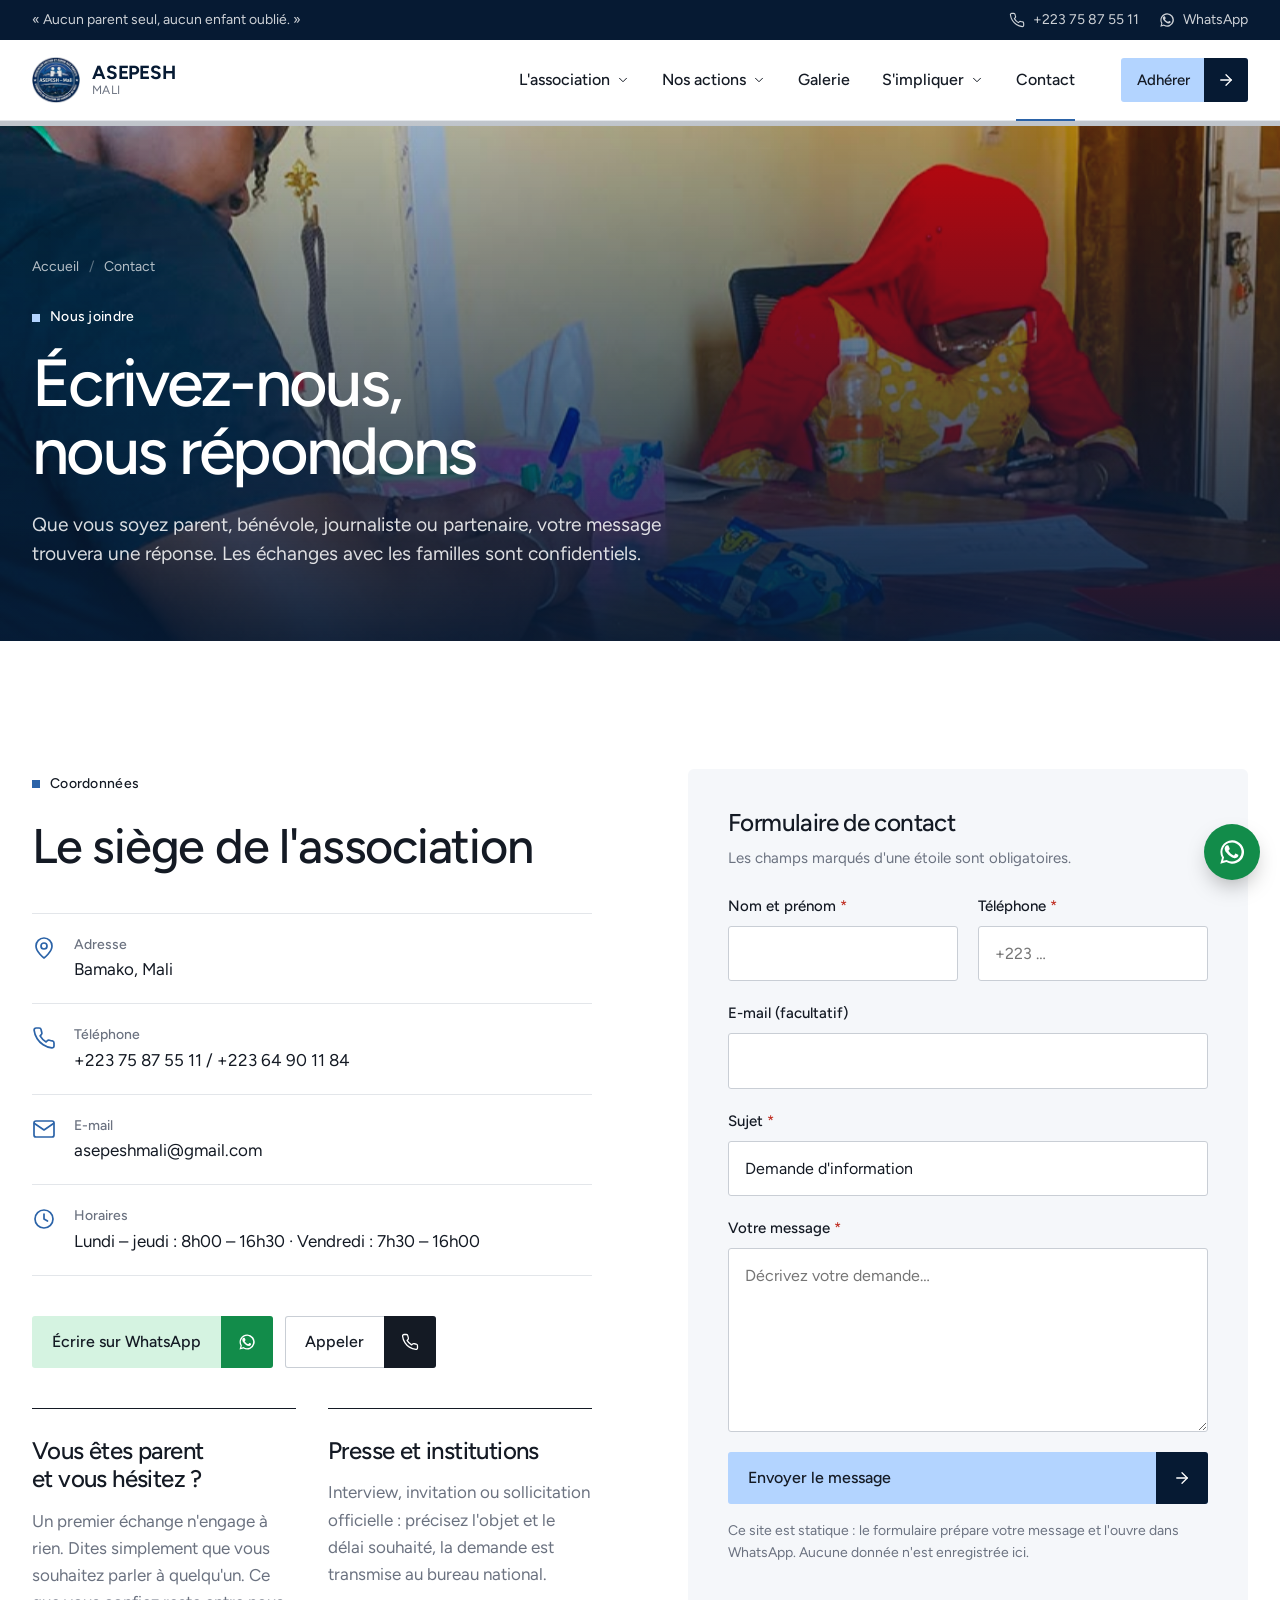
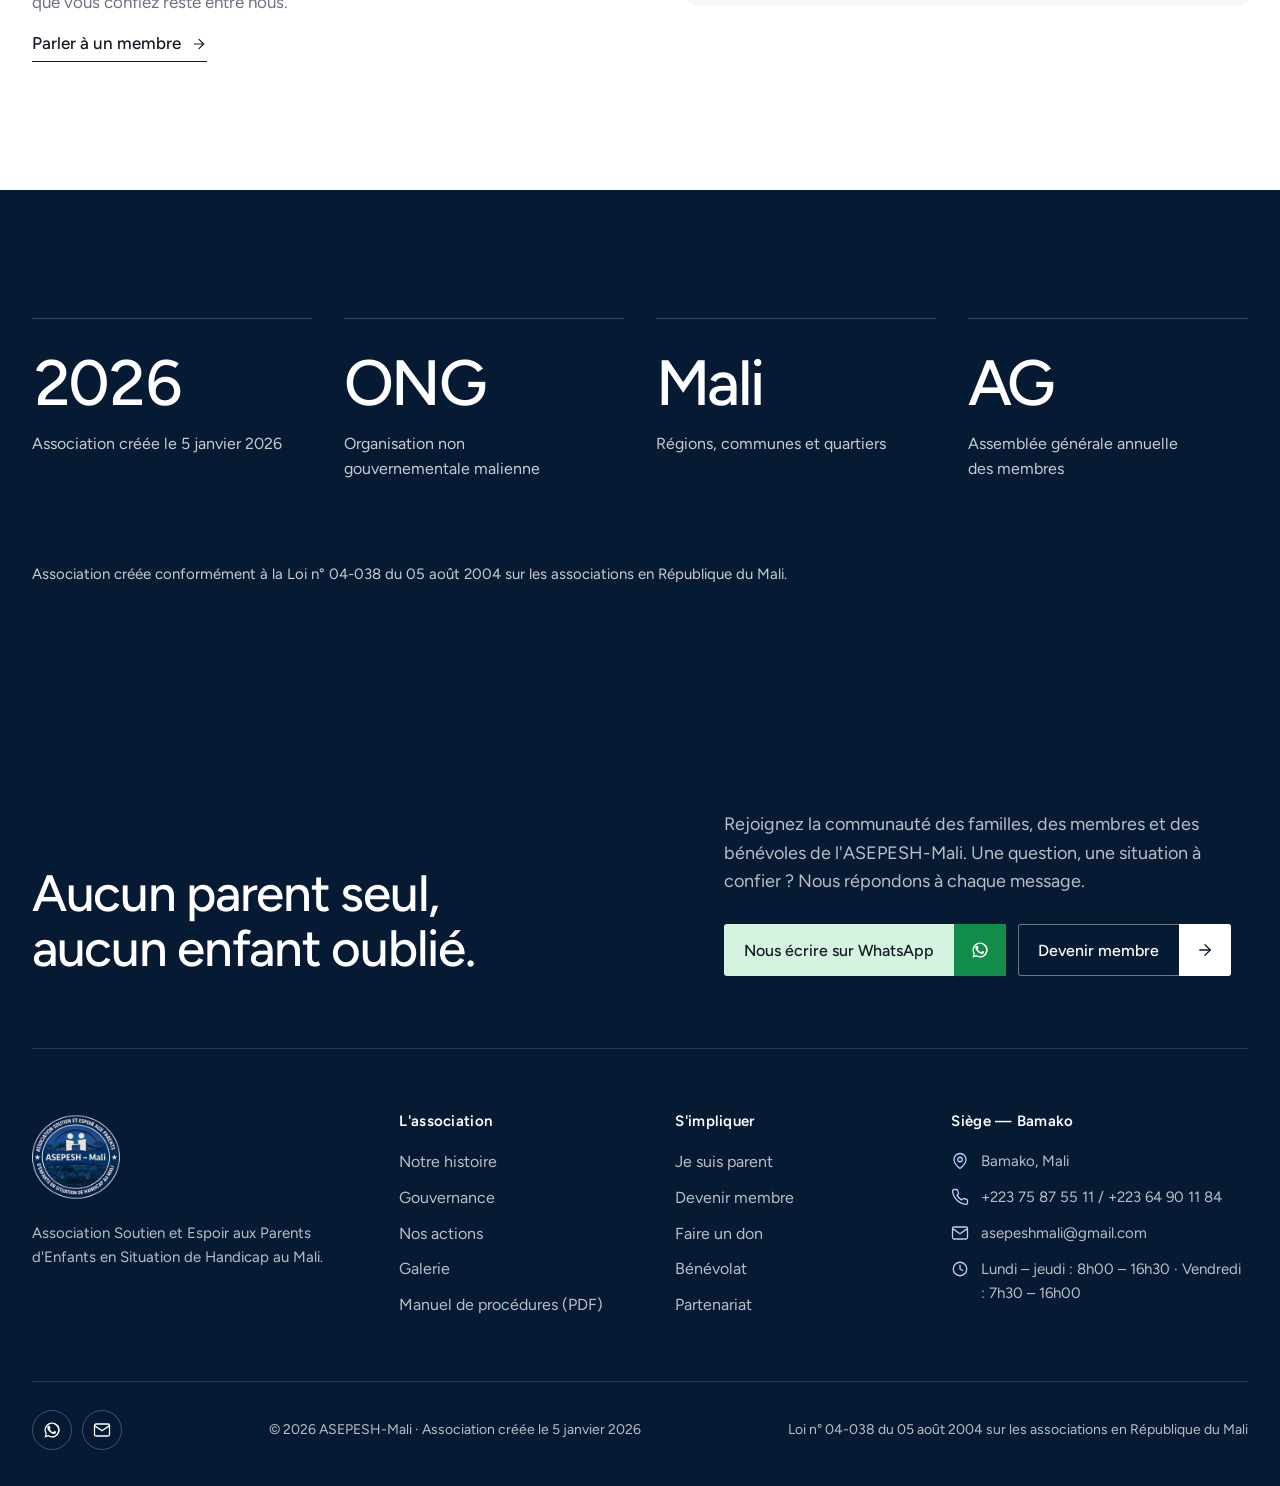
==== commit c57d2b67: "Coordonnées réelles : deux numéros et e-mail de l'association 75 87 55 11 (principal, WhatsApp) et 6" ====
--- a/contact.html
+++ b/contact.html
@@ -46,8 +46,8 @@
 
         <ul class="contact-list mt-4">
           <li><span data-icon="pin"></span><span><b>Adresse</b><span data-cfg="adresse">Bamako, Mali</span></span></li>
-          <li><span data-icon="phone"></span><span><b>Téléphone</b><a data-tel href="#"><span data-cfg="tel">+223 00 00 00 00</span></a></span></li>
-          <li><span data-icon="mail"></span><span><b>E-mail</b><a data-mail href="#"><span data-cfg="email">contact@asepesh-mali.org</span></a></span></li>
+          <li><span data-icon="phone"></span><span><b>Téléphone</b><span data-tels>+223 75 87 55 11 / +223 64 90 11 84</span></span></li>
+          <li><span data-icon="mail"></span><span><b>E-mail</b><a data-mail href="#"><span data-cfg="email">asepeshmali@gmail.com</span></a></span></li>
           <li><span data-icon="clock"></span><span><b>Horaires</b><span data-cfg="horaires">Lundi – jeudi : 8h00 – 16h30 · Vendredi : 7h30 – 16h00</span></span></li>
         </ul>
         <div class="btn-row mt-4">
